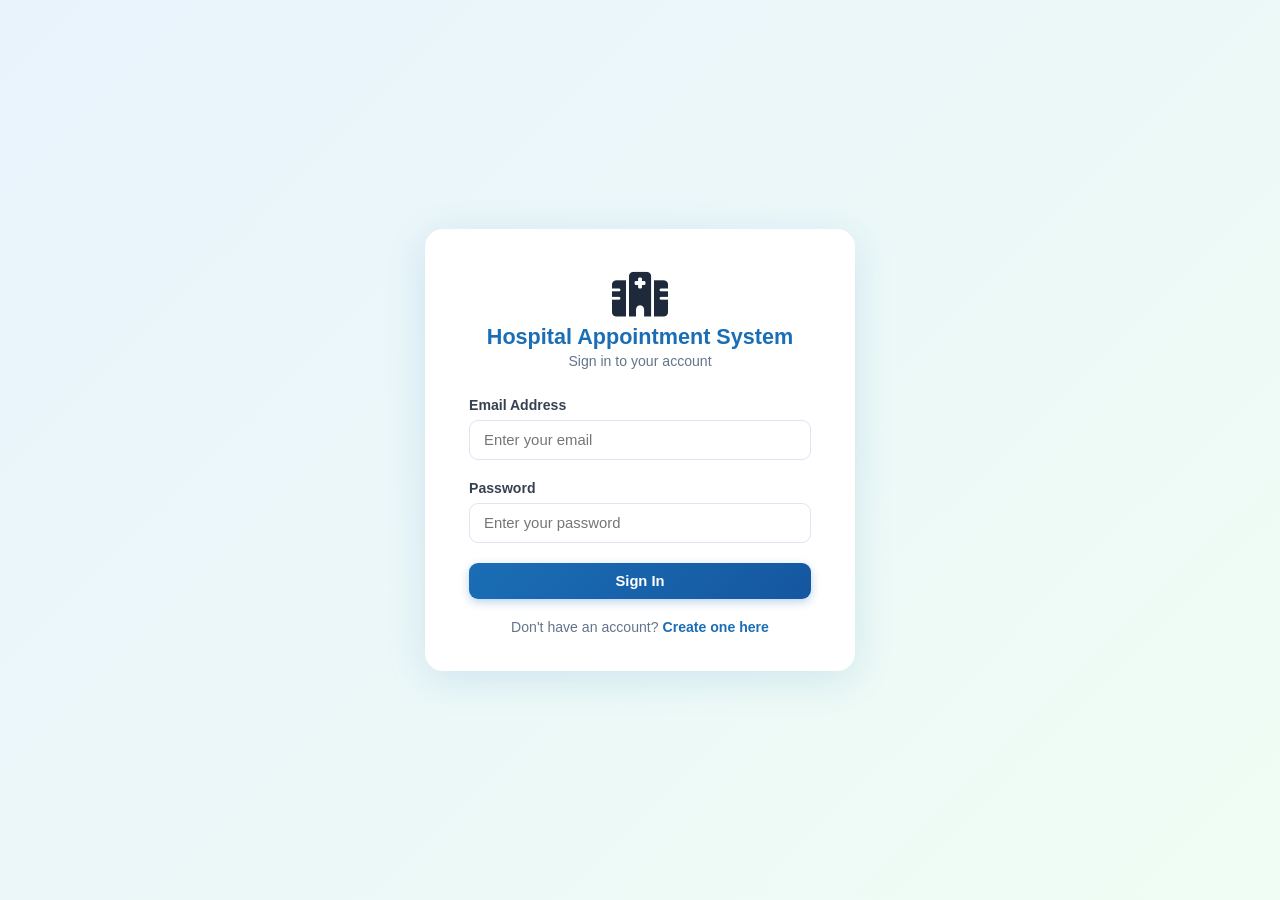
==== admin.html @ 87ae4a24 "first" ====
<!DOCTYPE html>
<html lang="en">
<head>
  <meta charset="UTF-8"/>
  <meta name="viewport" content="width=device-width, initial-scale=1.0"/>
  <title>Admin Panel — Hospital Appointment System</title>
  <link rel="stylesheet" href="css/style.css"/>
  <link rel="stylesheet" href="https://cdnjs.cloudflare.com/ajax/libs/font-awesome/6.5.0/css/all.min.css"/>
</head>
<body>

<nav class="navbar">
  <div class="logo">
    <i class="fa-solid fa-hospital cross-icon"></i>
    <span>Hospital <span>Admin</span></span>
  </div>
  <div class="nav-links">
    <a href="admin.html" class="active">Dashboard</a>
    <button class="btn-nav-logout" onclick="logout()">Logout</button>
  </div>
</nav>

<div class="page-header">
<h1>Admin Panel</h1>
<p>Manage all appointments, patients, and doctors from one place.</p>
</div>

<div class="container">
  <div class="section">

    <div class="stats-grid">
      <div class="stat-card">
       <div class="stat-icon blue"><i class="fa-solid fa-clipboard-list"></i></div>
        <div>
          <div class="stat-value" id="totalApptsStat">0</div>
          <div class="stat-label">Total Appointments</div>
        </div>
      </div>
      <div class="stat-card">
        <div class="stat-icon teal"><i class="fa-solid fa-circle-check"></i></div>
        <div>
          <div class="stat-value" id="confirmedStat">0</div>
          <div class="stat-label">Confirmed</div>
        </div>
      </div>
      <div class="stat-card">
        <div class="stat-icon red"><i class="fa-solid fa-circle-xmark"></i></div>
        <div>
          <div class="stat-value" id="cancelledStat">0</div>
          <div class="stat-label">Cancelled</div>
        </div>
      </div>
      <div class="stat-card">
        <div class="stat-icon yellow"><i class="fa-solid fa-users"></i></div>
        <div>
          <div class="stat-value" id="totalPatientsStat">0</div>
          <div class="stat-label">Registered Patients</div>
        </div>
      </div>
    </div>

    <div class="flex-between mb-2">
      <div>
        <div class="section-title">All Appointments</div>
        <div class="section-subtitle">View every appointment in the system</div>
      </div>
    </div>

    <div class="search-bar mb-2">
      <input type="text" id="adminSearch" placeholder="  Search by patient or doctor name..." oninput="filterAdminTable()"/>
    </div>

    <div class="table-wrap">
      <table>
        <thead>
          <tr>
            <th>Patient Name</th>
            <th>Doctor</th>
            <th>Specialty</th>
            <th>Date</th>
            <th>Time</th>
            <th>Status</th>
          </tr>
        </thead>
        <tbody id="adminTableBody">
        </tbody>
      </table>
    </div>

    <div class="section-title mt-3 mb-2">Doctors in the System</div>
    <div class="doctor-card"><div class="doctor-avatar"><i class="fa-solid fa-user-doctor"></i></div><div class="doctor-name">Dr. Sarah Ahmed</div><div class="doctor-specialty">Cardiologist</div><div class="doctor-info">Fee: Rs. 1500</div></div>
      <div class="doctor-card"><div class="doctor-avatar"><i class="fa-solid fa-user-doctor"></i></div><div class="doctor-name">Dr. Usman Ali</div><div class="doctor-specialty">Neurologist</div><div class="doctor-info">Fee: Rs. 2000</div></div>
      <div class="doctor-card"><div class="doctor-avatar"><i class="fa-solid fa-user-doctor"></i></div><div class="doctor-name">Dr. Ayesha Khan</div><div class="doctor-specialty">Dermatologist</div><div class="doctor-info">Fee: Rs. 1200</div></div>
      <div class="doctor-card"><div class="doctor-avatar"><i class="fa-solid fa-user-doctor"></i></div><div class="doctor-name">Dr. Bilal Raza</div><div class="doctor-specialty">Orthopedic</div><div class="doctor-info">Fee: Rs. 1800</div></div>
      <div class="doctor-card"><div class="doctor-avatar"><i class="fa-solid fa-user-doctor"></i></div><div class="doctor-name">Dr. Nadia Iqbal</div><div class="doctor-specialty">Pediatrician</div><div class="doctor-info">Fee: Rs. 1000</div></div>
      <div class="doctor-card"><div class="doctor-avatar"><i class="fa-solid fa-user-doctor"></i></div><div class="doctor-name">Dr. Kamran Sheikh</div><div class="doctor-specialty">General Physician</div><div class="doctor-info">Fee: Rs. 800</div></div>

  </div>
</div>

<footer class="footer">
  &copy; 2026 <span>Hospital Appointment System</span> — Built with HTML, CSS & JavaScript
</footer>

<script src="js/app.js"></script>
</body>
</html>
---- css/style.css ----
/* ============================================
   Hospital Appointment System - style.css
   Color Palette:
   Primary Blue  : #1a6eb5
   Light Blue    : #e8f3fc
   Accent Teal   : #0d9488
   White         : #ffffff
   Light Gray    : #f4f7fb
   Dark Text     : #1e293b
   Muted Text    : #64748b
   Border        : #dde5f0
   Error Red     : #dc2626
   Success Green : #16a34a
============================================ */

/* ---------- RESET & BASE ---------- */
* {
  margin: 0;
  padding: 0;
  box-sizing: border-box;
}

body {
  font-family: 'Segoe UI', Tahoma, Geneva, Verdana, sans-serif;
  background-color: #f4f7fb;
  color: #1e293b;
  min-height: 100vh;
}

a {
  text-decoration: none;
  color: inherit;
}

ul {
  list-style: none;
}

/* ---------- NAVBAR ---------- */
.navbar {
  background: linear-gradient(135deg, #1a6eb5, #1557a0);
  padding: 0 40px;
  display: flex;
  align-items: center;
  justify-content: space-between;
  height: 68px;
  box-shadow: 0 2px 12px rgba(26, 110, 181, 0.25);
  position: sticky;
  top: 0;
  z-index: 100;
}

.navbar .logo {
  display: flex;
  align-items: center;
  gap: 12px;
  color: #ffffff;
  font-size: 1.3rem;
  font-weight: 700;
  letter-spacing: 0.3px;
}

.navbar .logo span {
  color: #7dd3fc;
}

.navbar .logo .cross-icon {
  font-size: 1.6rem;
}

.nav-links {
  display: flex;
  align-items: center;
  gap: 6px;
}

.nav-links a {
  color: #cce4f8;
  padding: 8px 16px;
  border-radius: 8px;
  font-size: 0.93rem;
  font-weight: 500;
  transition: background 0.2s, color 0.2s;
}

.nav-links a:hover,
.nav-links a.active {
  background: rgba(255,255,255,0.15);
  color: #ffffff;
}

.btn-nav-logout {
  background: rgba(255,255,255,0.12);
  border: 1px solid rgba(255,255,255,0.3);
  color: #ffffff !important;
  padding: 7px 18px !important;
  border-radius: 8px;
  cursor: pointer;
  font-size: 0.9rem;
  font-weight: 600;
  transition: background 0.2s;
}

.btn-nav-logout:hover {
  background: rgba(255,255,255,0.25) !important;
}

/* ---------- HERO / PAGE HEADER ---------- */
.page-header {
  background: linear-gradient(135deg, #1a6eb5 0%, #0d9488 100%);
  color: #ffffff;
  text-align: center;
  padding: 60px 20px 50px;
}

.page-header h1 {
  font-size: 2.3rem;
  font-weight: 700;
  margin-bottom: 12px;
}

.page-header p {
  font-size: 1.05rem;
  opacity: 0.88;
  max-width: 580px;
  margin: 0 auto;
}

/* ---------- CONTAINER ---------- */
.container {
  max-width: 1100px;
  margin: 0 auto;
  padding: 0 24px;
}

/* ---------- SECTION ---------- */
.section {
  padding: 48px 0 32px;
}

.section-title {
  font-size: 1.5rem;
  font-weight: 700;
  color: #1a6eb5;
  margin-bottom: 6px;
}

.section-subtitle {
  color: #64748b;
  font-size: 0.95rem;
  margin-bottom: 32px;
}

/* ---------- CARDS ---------- */
.card {
  background: #ffffff;
  border-radius: 14px;
  box-shadow: 0 2px 16px rgba(26,110,181,0.08);
  padding: 28px 32px;
  border: 1px solid #dde5f0;
}

.card-grid {
  display: grid;
  grid-template-columns: repeat(auto-fill, minmax(270px, 1fr));
  gap: 22px;
}

/* Doctor Card */
.doctor-card {
  background: #ffffff;
  border-radius: 14px;
  box-shadow: 0 2px 16px rgba(26,110,181,0.08);
  border: 1px solid #dde5f0;
  padding: 26px 24px;
  text-align: center;
  transition: transform 0.22s, box-shadow 0.22s;
}

.doctor-card:hover {
  transform: translateY(-5px);
  box-shadow: 0 8px 28px rgba(26,110,181,0.16);
}

.doctor-avatar {
  width: 80px;
  height: 80px;
  border-radius: 50%;
  background: linear-gradient(135deg, #e8f3fc, #bfdbf7);
  display: flex;
  align-items: center;
  justify-content: center;
  font-size: 2rem;
  margin: 0 auto 16px;
  border: 3px solid #1a6eb5;
}

.doctor-name {
  font-size: 1.1rem;
  font-weight: 700;
  color: #1e293b;
  margin-bottom: 5px;
}

.doctor-specialty {
  font-size: 0.88rem;
  color: #0d9488;
  font-weight: 600;
  background: #e6f7f5;
  display: inline-block;
  padding: 3px 12px;
  border-radius: 20px;
  margin-bottom: 12px;
}

.doctor-info {
  font-size: 0.85rem;
  color: #64748b;
  margin-bottom: 18px;
  line-height: 1.6;
}

/* Appointment Card */
.appointment-card {
  background: #ffffff;
  border-radius: 12px;
  border: 1px solid #dde5f0;
  padding: 20px 24px;
  display: flex;
  align-items: center;
  justify-content: space-between;
  gap: 16px;
  margin-bottom: 14px;
  box-shadow: 0 1px 8px rgba(26,110,181,0.06);
  transition: box-shadow 0.2s;
}

.appointment-card:hover {
  box-shadow: 0 4px 18px rgba(26,110,181,0.12);
}

.appt-left {
  display: flex;
  align-items: center;
  gap: 16px;
}

.appt-icon {
  width: 50px;
  height: 50px;
  border-radius: 12px;
  background: #e8f3fc;
  display: flex;
  align-items: center;
  justify-content: center;
  font-size: 1.4rem;
  flex-shrink: 0;
}

.appt-doctor {
  font-weight: 700;
  font-size: 1rem;
  color: #1e293b;
  margin-bottom: 3px;
}

.appt-detail {
  font-size: 0.85rem;
  color: #64748b;
}

.appt-actions {
  display: flex;
  gap: 8px;
  flex-shrink: 0;
}

/* ---------- STATUS BADGES ---------- */
.badge {
  display: inline-block;
  padding: 4px 12px;
  border-radius: 20px;
  font-size: 0.78rem;
  font-weight: 600;
}

.badge-confirmed {
  background: #dcfce7;
  color: #16a34a;
}

.badge-pending {
  background: #fef9c3;
  color: #ca8a04;
}

.badge-cancelled {
  background: #fee2e2;
  color: #dc2626;
}

/* ---------- BUTTONS ---------- */
.btn {
  display: inline-block;
  padding: 10px 22px;
  border-radius: 9px;
  font-size: 0.92rem;
  font-weight: 600;
  cursor: pointer;
  border: none;
  transition: all 0.2s;
  font-family: inherit;
}

.btn-primary {
  background: linear-gradient(135deg, #1a6eb5, #1557a0);
  color: #ffffff;
  box-shadow: 0 3px 10px rgba(26,110,181,0.3);
}

.btn-primary:hover {
  background: linear-gradient(135deg, #1557a0, #0f4a8c);
  box-shadow: 0 5px 15px rgba(26,110,181,0.4);
  transform: translateY(-1px);
}

.btn-secondary {
  background: #e8f3fc;
  color: #1a6eb5;
  border: 1px solid #bfdbf7;
}

.btn-secondary:hover {
  background: #cce4f8;
}

.btn-danger {
  background: #fee2e2;
  color: #dc2626;
  border: 1px solid #fca5a5;
}

.btn-danger:hover {
  background: #fecaca;
}

.btn-success {
  background: linear-gradient(135deg, #0d9488, #0a7d73);
  color: #ffffff;
  box-shadow: 0 3px 10px rgba(13,148,136,0.28);
}

.btn-success:hover {
  background: linear-gradient(135deg, #0a7d73, #086b62);
  transform: translateY(-1px);
}

.btn-sm {
  padding: 6px 14px;
  font-size: 0.83rem;
}

.btn-block {
  display: block;
  width: 100%;
  text-align: center;
}

/* ---------- FORMS ---------- */
.form-group {
  margin-bottom: 20px;
}

.form-group label {
  display: block;
  font-size: 0.88rem;
  font-weight: 600;
  color: #374151;
  margin-bottom: 7px;
}

.form-group input,
.form-group select,
.form-group textarea {
  width: 100%;
  padding: 11px 14px;
  border: 1.5px solid #dde5f0;
  border-radius: 9px;
  font-size: 0.93rem;
  font-family: inherit;
  color: #1e293b;
  background: #ffffff;
  transition: border-color 0.2s, box-shadow 0.2s;
  outline: none;
}

.form-group input:focus,
.form-group select:focus,
.form-group textarea:focus {
  border-color: #1a6eb5;
  box-shadow: 0 0 0 3px rgba(26,110,181,0.12);
}

.form-group input.error,
.form-group select.error {
  border-color: #dc2626;
  box-shadow: 0 0 0 3px rgba(220,38,38,0.1);
}

.error-msg {
  color: #dc2626;
  font-size: 0.8rem;
  margin-top: 5px;
  display: none;
}

.error-msg.show {
  display: block;
}

.form-row {
  display: grid;
  grid-template-columns: 1fr 1fr;
  gap: 16px;
}

/* ---------- AUTH PAGES (Login / Register) ---------- */
.auth-wrapper {
  min-height: 100vh;
  display: flex;
  align-items: center;
  justify-content: center;
  background: linear-gradient(135deg, #e8f3fc 0%, #f0fdf4 100%);
  padding: 30px 16px;
}

.auth-box {
  background: #ffffff;
  border-radius: 18px;
  box-shadow: 0 8px 40px rgba(26,110,181,0.14);
  padding: 44px 44px 36px;
  width: 100%;
  max-width: 430px;
}

.auth-logo {
  text-align: center;
  margin-bottom: 28px;
}

.auth-logo .cross {
  font-size: 2.8rem;
  display: block;
}

.auth-logo h2 {
  font-size: 1.35rem;
  font-weight: 700;
  color: #1a6eb5;
  margin-top: 6px;
}

.auth-logo p {
  color: #64748b;
  font-size: 0.88rem;
  margin-top: 3px;
}

.auth-switch {
  text-align: center;
  margin-top: 20px;
  font-size: 0.88rem;
  color: #64748b;
}

.auth-switch a {
  color: #1a6eb5;
  font-weight: 600;
}

.auth-switch a:hover {
  text-decoration: underline;
}

.role-selector {
  display: flex;
  gap: 10px;
  margin-bottom: 22px;
}

.role-btn {
  flex: 1;
  padding: 9px;
  border: 2px solid #dde5f0;
  border-radius: 9px;
  text-align: center;
  font-size: 0.85rem;
  font-weight: 600;
  cursor: pointer;
  background: #f4f7fb;
  color: #64748b;
  transition: all 0.18s;
}

.role-btn.selected {
  border-color: #1a6eb5;
  background: #e8f3fc;
  color: #1a6eb5;
}

/* ---------- DASHBOARD STATS ---------- */
.stats-grid {
  display: grid;
  grid-template-columns: repeat(auto-fill, minmax(200px, 1fr));
  gap: 18px;
  margin-bottom: 36px;
}

.stat-card {
  background: #ffffff;
  border-radius: 14px;
  padding: 22px 24px;
  border: 1px solid #dde5f0;
  box-shadow: 0 2px 10px rgba(26,110,181,0.07);
  display: flex;
  align-items: center;
  gap: 16px;
}

.stat-icon {
  width: 52px;
  height: 52px;
  border-radius: 12px;
  display: flex;
  align-items: center;
  justify-content: center;
  font-size: 1.5rem;
  flex-shrink: 0;
}

.stat-icon.blue  { background: #e8f3fc; }
.stat-icon.teal  { background: #e6f7f5; }
.stat-icon.yellow{ background: #fef9c3; }
.stat-icon.red   { background: #fee2e2; }

.stat-value {
  font-size: 1.9rem;
  font-weight: 800;
  color: #1e293b;
  line-height: 1;
  margin-bottom: 3px;
}

.stat-label {
  font-size: 0.82rem;
  color: #64748b;
  font-weight: 500;
}

/* ---------- TABLE ---------- */
.table-wrap {
  background: #ffffff;
  border-radius: 14px;
  border: 1px solid #dde5f0;
  box-shadow: 0 2px 10px rgba(26,110,181,0.07);
  overflow: hidden;
}

table {
  width: 100%;
  border-collapse: collapse;
}

thead {
  background: linear-gradient(135deg, #1a6eb5, #1557a0);
  color: #ffffff;
}

thead th {
  padding: 14px 18px;
  text-align: left;
  font-size: 0.85rem;
  font-weight: 600;
  letter-spacing: 0.4px;
}

tbody tr {
  border-bottom: 1px solid #f0f4f8;
  transition: background 0.15s;
}

tbody tr:last-child {
  border-bottom: none;
}

tbody tr:hover {
  background: #f8fbff;
}

tbody td {
  padding: 14px 18px;
  font-size: 0.9rem;
  color: #374151;
}

/* ---------- SEARCH BAR ---------- */
.search-bar {
  display: flex;
  gap: 10px;
  margin-bottom: 28px;
  align-items: center;
}

.search-bar input {
  flex: 1;
  padding: 11px 16px;
  border: 1.5px solid #dde5f0;
  border-radius: 9px;
  font-size: 0.93rem;
  font-family: inherit;
  outline: none;
  transition: border-color 0.2s, box-shadow 0.2s;
}

.search-bar input:focus {
  border-color: #1a6eb5;
  box-shadow: 0 0 0 3px rgba(26,110,181,0.1);
}

.search-bar select {
  padding: 11px 14px;
  border: 1.5px solid #dde5f0;
  border-radius: 9px;
  font-size: 0.9rem;
  font-family: inherit;
  outline: none;
  background: #ffffff;
  color: #374151;
  cursor: pointer;
  transition: border-color 0.2s;
}

.search-bar select:focus {
  border-color: #1a6eb5;
}

/* ---------- ALERT / NOTIFICATION ---------- */
.alert {
  padding: 13px 18px;
  border-radius: 9px;
  font-size: 0.9rem;
  font-weight: 500;
  margin-bottom: 18px;
  display: flex;
  align-items: center;
  gap: 10px;
}

.alert-success {
  background: #dcfce7;
  color: #15803d;
  border: 1px solid #bbf7d0;
}

.alert-error {
  background: #fee2e2;
  color: #dc2626;
  border: 1px solid #fca5a5;
}

.alert-info {
  background: #e8f3fc;
  color: #1a6eb5;
  border: 1px solid #bfdbf7;
}

/* ---------- MODAL ---------- */
.modal-overlay {
  display: none;
  position: fixed;
  inset: 0;
  background: rgba(15,30,60,0.45);
  z-index: 200;
  align-items: center;
  justify-content: center;
}

.modal-overlay.active {
  display: flex;
}

.modal {
  background: #ffffff;
  border-radius: 16px;
  padding: 34px 36px;
  width: 100%;
  max-width: 460px;
  box-shadow: 0 12px 50px rgba(15,30,60,0.22);
  position: relative;
}

.modal-close {
  position: absolute;
  top: 14px;
  right: 18px;
  font-size: 1.4rem;
  cursor: pointer;
  color: #64748b;
  background: none;
  border: none;
  line-height: 1;
  transition: color 0.15s;
}

.modal-close:hover {
  color: #dc2626;
}

.modal h3 {
  font-size: 1.2rem;
  font-weight: 700;
  color: #1e293b;
  margin-bottom: 22px;
}

/* ---------- EMPTY STATE ---------- */
.empty-state {
  text-align: center;
  padding: 60px 20px;
  color: #94a3b8;
}

.empty-state .icon {
  font-size: 3.5rem;
  margin-bottom: 14px;
  display: block;
}

.empty-state p {
  font-size: 1rem;
  margin-bottom: 20px;
}

/* ---------- FOOTER ---------- */
.footer {
  background: #1e293b;
  color: #94a3b8;
  text-align: center;
  padding: 22px;
  font-size: 0.85rem;
  margin-top: 48px;
}

.footer span {
  color: #7dd3fc;
  font-weight: 600;
}

/* ---------- UTILITY ---------- */
.text-center { text-align: center; }
.text-muted  { color: #64748b; }
.mt-1  { margin-top: 8px;  }
.mt-2  { margin-top: 16px; }
.mt-3  { margin-top: 24px; }
.mb-2  { margin-bottom: 16px; }
.mb-3  { margin-bottom: 24px; }
.flex  { display: flex; }
.flex-between { display: flex; justify-content: space-between; align-items: center; }
.gap-2 { gap: 12px; }
.hidden { display: none !important; }

/* ---------- RESPONSIVE ---------- */
@media (max-width: 768px) {
  .navbar { padding: 0 18px; }
  .nav-links { gap: 3px; }
  .nav-links a { padding: 6px 10px; font-size: 0.82rem; }
  .page-header h1 { font-size: 1.7rem; }
  .form-row { grid-template-columns: 1fr; }
  .stats-grid { grid-template-columns: 1fr 1fr; }
  .auth-box { padding: 30px 22px; }
  .appointment-card { flex-direction: column; align-items: flex-start; }
  thead { display: none; }
  tbody tr { display: block; border: 1px solid #dde5f0; border-radius: 10px; margin-bottom: 12px; }
  tbody td { display: flex; justify-content: space-between; padding: 10px 14px; }
  tbody td::before { content: attr(data-label); font-weight: 600; color: #1a6eb5; }
}
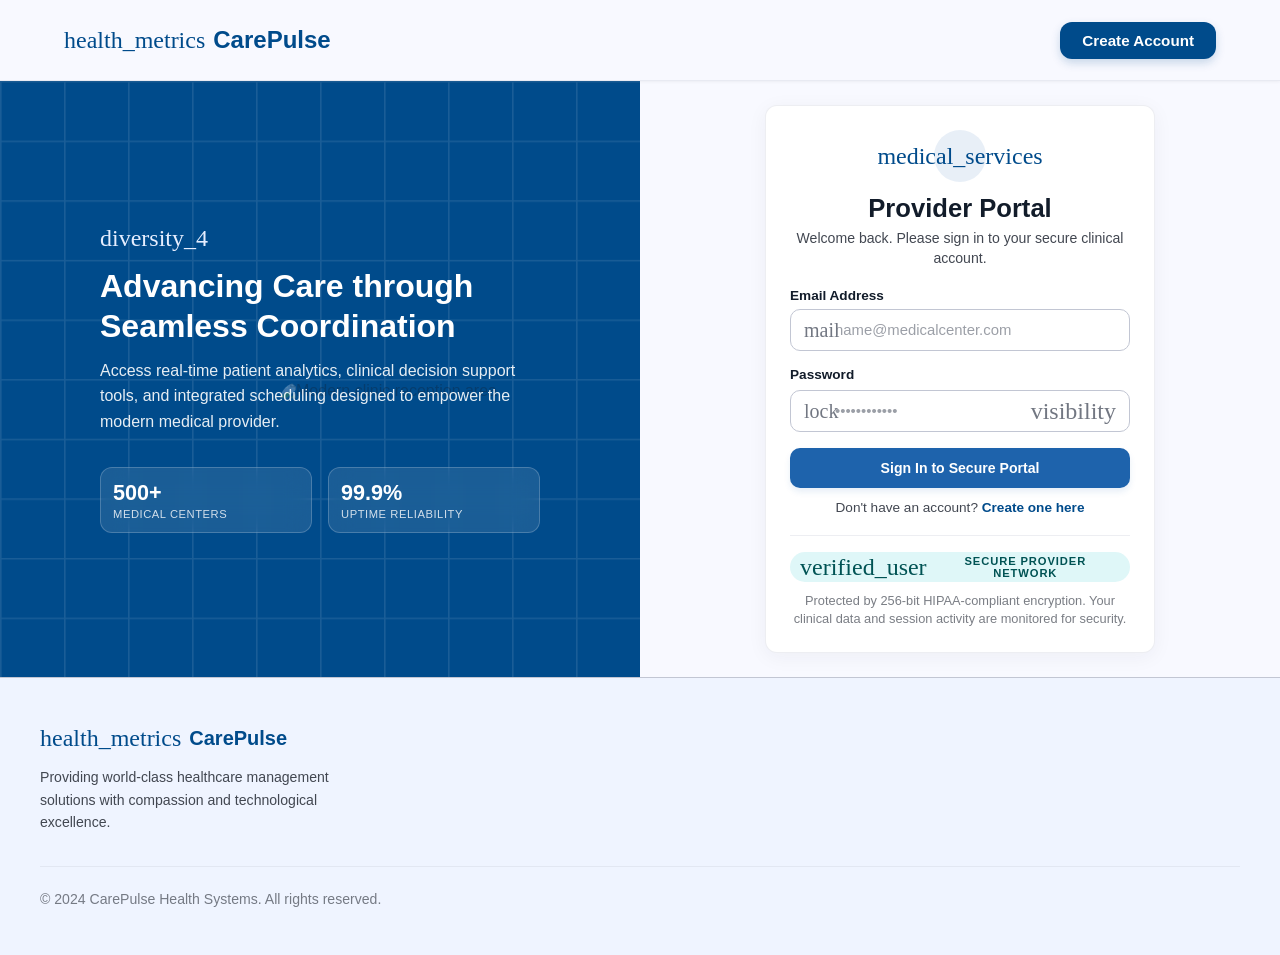
==== commit 2f99c0ec: "Initial commit" ====
--- a/admin.html
+++ b/admin.html
@@ -4,21 +4,32 @@
   <meta charset="UTF-8"/>
   <meta name="viewport" content="width=device-width, initial-scale=1.0"/>
   <title>Admin Panel — Hospital Appointment System</title>
+  <!-- Fonts and Icons -->
+  <link href="https://fonts.googleapis.com/css2?family=Inter:wght@400;500;600;700;800&amp;display=swap" rel="stylesheet"/>
+  <link href="https://fonts.googleapis.com/css2?family=Material+Symbols+Outlined:wght,FILL@100..700,0..1&amp;display=swap" rel="stylesheet"/>
+  
   <link rel="stylesheet" href="css/style.css"/>
   <link rel="stylesheet" href="https://cdnjs.cloudflare.com/ajax/libs/font-awesome/6.5.0/css/all.min.css"/>
 </head>
-<body>
+<body style="background-color: var(--lp-bg); color: var(--lp-text); font-family: 'Inter', sans-serif;" onload="initAdminPage()">
 
-<nav class="navbar">
-  <div class="logo">
-    <i class="fa-solid fa-hospital cross-icon"></i>
-    <span>Hospital <span>Admin</span></span>
-  </div>
-  <div class="nav-links">
-    <a href="admin.html" class="active">Dashboard</a>
-    <button class="btn-nav-logout" onclick="logout()">Logout</button>
-  </div>
-</nav>
+  <!-- Top Navigation Bar -->
+  <header class="lp-header">
+    <nav class="lp-nav">
+      <div class="lp-logo" onclick="window.location.href='index.html'" style="cursor: pointer;">
+        <span class="material-symbols-outlined" style="font-variation-settings: 'FILL' 1;">health_metrics</span>
+        <span>CarePulse</span>
+      </div>
+      
+      <div class="lp-nav-links">
+        <a class="active" href="admin.html">Admin Dashboard</a>
+      </div>
+      
+      <div class="lp-nav-actions">
+        <button class="lp-btn-login" onclick="logout()">Logout</button>
+      </div>
+    </nav>
+  </header>
 
 <div class="page-header">
 <h1>Admin Panel</h1>
@@ -80,6 +91,7 @@
             <th>Date</th>
             <th>Time</th>
             <th>Status</th>
+            <th>Action</th>
           </tr>
         </thead>
         <tbody id="adminTableBody">
@@ -87,20 +99,89 @@
       </table>
     </div>
 
-    <div class="section-title mt-3 mb-2">Doctors in the System</div>
-    <div class="doctor-card"><div class="doctor-avatar"><i class="fa-solid fa-user-doctor"></i></div><div class="doctor-name">Dr. Sarah Ahmed</div><div class="doctor-specialty">Cardiologist</div><div class="doctor-info">Fee: Rs. 1500</div></div>
-      <div class="doctor-card"><div class="doctor-avatar"><i class="fa-solid fa-user-doctor"></i></div><div class="doctor-name">Dr. Usman Ali</div><div class="doctor-specialty">Neurologist</div><div class="doctor-info">Fee: Rs. 2000</div></div>
-      <div class="doctor-card"><div class="doctor-avatar"><i class="fa-solid fa-user-doctor"></i></div><div class="doctor-name">Dr. Ayesha Khan</div><div class="doctor-specialty">Dermatologist</div><div class="doctor-info">Fee: Rs. 1200</div></div>
-      <div class="doctor-card"><div class="doctor-avatar"><i class="fa-solid fa-user-doctor"></i></div><div class="doctor-name">Dr. Bilal Raza</div><div class="doctor-specialty">Orthopedic</div><div class="doctor-info">Fee: Rs. 1800</div></div>
-      <div class="doctor-card"><div class="doctor-avatar"><i class="fa-solid fa-user-doctor"></i></div><div class="doctor-name">Dr. Nadia Iqbal</div><div class="doctor-specialty">Pediatrician</div><div class="doctor-info">Fee: Rs. 1000</div></div>
-      <div class="doctor-card"><div class="doctor-avatar"><i class="fa-solid fa-user-doctor"></i></div><div class="doctor-name">Dr. Kamran Sheikh</div><div class="doctor-specialty">General Physician</div><div class="doctor-info">Fee: Rs. 800</div></div>
+    <div class="flex-between mt-3 mb-2">
+      <div class="section-title">Doctors in the System</div>
+      <button class="btn btn-primary btn-sm" onclick="openAddDoctorModal()">+ Add Doctor</button>
+    </div>
+    <div class="card-grid" id="adminDoctorsGrid"></div>
+
+    <div class="section-title mt-4 mb-2">Registered Patients (Students)</div>
+    <div class="table-wrap">
+      <table>
+        <thead>
+          <tr>
+            <th>Name</th>
+            <th>Email</th>
+            <th>Phone</th>
+          </tr>
+        </thead>
+        <tbody id="patientsTableBody">
+        </tbody>
+      </table>
+    </div>
+
+    <div class="modal-overlay" id="doctorModal">
+      <div class="modal">
+        <button class="modal-close" onclick="closeDoctorModal()">✕</button>
+        <h3 id="doctorModalTitle">Add New Doctor</h3>
+        <div id="doctorModalAlert" class="alert hidden"></div>
+        <input type="hidden" id="editDoctorId"/>
+        
+        <div class="form-group">
+          <label for="docName">Doctor Name</label>
+          <input type="text" id="docName" placeholder="Dr. John Doe"/>
+        </div>
+        
+        <div class="form-group">
+          <label for="docSpecialty">Specialty</label>
+          <select id="docSpecialty">
+            <option value="Cardiologist">Cardiologist</option>
+            <option value="Neurologist">Neurologist</option>
+            <option value="Dermatologist">Dermatologist</option>
+            <option value="Orthopedic">Orthopedic</option>
+            <option value="Pediatrician">Pediatrician</option>
+            <option value="General Physician">General Physician</option>
+          </select>
+        </div>
+        
+        <div class="form-group">
+          <label for="docFee">Consultation Fee (Rs.)</label>
+          <input type="number" id="docFee" placeholder="1500"/>
+        </div>
+        
+        <div class="form-group">
+          <label for="docBio">Short Bio / Description</label>
+          <input type="text" id="docBio" placeholder="e.g. 10 years experience..."/>
+        </div>
+        
+        <div class="form-group">
+          <label for="docSlots">Available Slots (Comma-separated)</label>
+          <input type="text" id="docSlots" placeholder="09:00 AM, 10:00 AM, 11:30 AM, 02:00 PM"/>
+        </div>
+        
+        <button class="btn btn-success btn-block" onclick="saveDoctor()">Save Doctor ✅</button>
+      </div>
+    </div>
 
   </div>
 </div>
 
-<footer class="footer">
-  &copy; 2026 <span>Hospital Appointment System</span> — Built with HTML, CSS & JavaScript
-</footer>
+  <!-- Footer -->
+  <footer class="lp-footer">
+    <div class="lp-footer-grid" style="grid-template-columns: 1fr;">
+      <div class="lp-footer-brand">
+        <div class="lp-footer-brand-title">
+          <span class="material-symbols-outlined" style="font-variation-settings: 'FILL' 1;">health_metrics</span>
+          <span>CarePulse</span>
+        </div>
+        <p class="lp-footer-brand-desc">Providing world-class healthcare management solutions with compassion and technological excellence.</p>
+      </div>
+    </div>
+    
+    <div class="lp-footer-bottom">
+      <p>© 2024 CarePulse Health Systems. All rights reserved.</p>
+    </div>
+  </footer>
 
 <script src="js/app.js"></script>
 </body>
--- a/css/style.css
+++ b/css/style.css
@@ -107,7 +107,7 @@
 
 /* ---------- HERO / PAGE HEADER ---------- */
 .page-header {
-  background: linear-gradient(135deg, #1a6eb5 0%, #0d9488 100%);
+  background: linear-gradient(135deg, var(--lp-primary) 0%, var(--lp-tertiary) 100%);
   color: #ffffff;
   text-align: center;
   padding: 60px 20px 50px;
@@ -141,7 +141,7 @@
 .section-title {
   font-size: 1.5rem;
   font-weight: 700;
-  color: #1a6eb5;
+  color: var(--lp-primary);
   margin-bottom: 6px;
 }
 
@@ -299,6 +299,11 @@
   color: #dc2626;
 }
 
+.badge-checked {
+  background: #e0e7ff;
+  color: #4338ca;
+}
+
 /* ---------- BUTTONS ---------- */
 .btn {
   display: inline-block;
@@ -313,25 +318,25 @@
 }
 
 .btn-primary {
-  background: linear-gradient(135deg, #1a6eb5, #1557a0);
+  background: linear-gradient(135deg, var(--lp-primary), var(--lp-secondary));
   color: #ffffff;
-  box-shadow: 0 3px 10px rgba(26,110,181,0.3);
+  box-shadow: 0 3px 10px rgba(0, 75, 139, 0.2);
 }
 
 .btn-primary:hover {
-  background: linear-gradient(135deg, #1557a0, #0f4a8c);
-  box-shadow: 0 5px 15px rgba(26,110,181,0.4);
+  background: linear-gradient(135deg, var(--lp-secondary), var(--lp-primary));
+  box-shadow: 0 5px 15px rgba(0, 75, 139, 0.3);
   transform: translateY(-1px);
 }
 
 .btn-secondary {
-  background: #e8f3fc;
-  color: #1a6eb5;
-  border: 1px solid #bfdbf7;
+  background: var(--lp-surface-container);
+  color: var(--lp-primary);
+  border: 1px solid var(--lp-outline-variant);
 }
 
 .btn-secondary:hover {
-  background: #cce4f8;
+  background: rgba(0, 75, 139, 0.15);
 }
 
 .btn-danger {
@@ -345,13 +350,13 @@
 }
 
 .btn-success {
-  background: linear-gradient(135deg, #0d9488, #0a7d73);
+  background: linear-gradient(135deg, var(--lp-tertiary), #086b62);
   color: #ffffff;
-  box-shadow: 0 3px 10px rgba(13,148,136,0.28);
+  box-shadow: 0 3px 10px rgba(0, 83, 84, 0.25);
 }
 
 .btn-success:hover {
-  background: linear-gradient(135deg, #0a7d73, #086b62);
+  background: linear-gradient(135deg, #086b62, var(--lp-tertiary));
   transform: translateY(-1px);
 }
 
@@ -572,7 +577,7 @@
 }
 
 thead {
-  background: linear-gradient(135deg, #1a6eb5, #1557a0);
+  background: linear-gradient(135deg, var(--lp-primary), var(--lp-secondary));
   color: #ffffff;
 }
 
@@ -784,3 +789,1154 @@
   tbody td { display: flex; justify-content: space-between; padding: 10px 14px; }
   tbody td::before { content: attr(data-label); font-weight: 600; color: #1a6eb5; }
 }
+
+/* ---------- LANDING PAGE STYLES ---------- */
+
+/* Landing Layout & Variables */
+:root {
+  --lp-primary: #004b8b;
+  --lp-secondary: #0062a1;
+  --lp-tertiary: #005354;
+  --lp-bg: #f8f9ff;
+  --lp-surface: #f8f9ff;
+  --lp-surface-low: #eff4ff;
+  --lp-text: #121c2a;
+  --lp-text-muted: #424751;
+  --lp-border: #c2c6d3;
+  
+  --lp-surface-bright: #f8f9ff;
+  --lp-surface-container-lowest: #ffffff;
+  --lp-surface-container: #e6eeff;
+  --lp-outline-variant: #c2c6d3;
+  --lp-outline: #727782;
+  --lp-on-surface: #121c2a;
+  --lp-on-surface-variant: #424751;
+  --lp-primary-container: #1e63ac;
+  --lp-tertiary-fixed-dim: #62d8da;
+  --lp-error: #ba1a1a;
+  --lp-error-container: #ffdad6;
+  --lp-on-error-container: #93000a;
+}
+
+/* Header & Navigation */
+.lp-header {
+  position: sticky;
+  top: 0;
+  width: 100%;
+  z-index: 50;
+  background: rgba(248, 249, 255, 0.9);
+  backdrop-filter: blur(8px);
+  box-shadow: 0 1px 3px rgba(0,0,0,0.05);
+  border-bottom: 1px solid rgba(194, 198, 211, 0.3);
+}
+.lp-nav {
+  display: flex;
+  justify-content: space-between;
+  align-items: center;
+  height: 80px;
+  max-width: 1200px;
+  margin: 0 auto;
+  padding: 0 24px;
+}
+.lp-logo {
+  display: flex;
+  align-items: center;
+  gap: 8px;
+  font-size: 1.5rem;
+  font-weight: 700;
+  color: var(--lp-primary);
+}
+.lp-nav-links {
+  display: none;
+}
+@media (min-width: 768px) {
+  .lp-nav-links {
+    display: flex;
+    align-items: center;
+    gap: 32px;
+  }
+}
+.lp-nav-links a {
+  font-size: 0.95rem;
+  font-weight: 600;
+  color: var(--lp-text-muted);
+  transition: color 0.2s;
+}
+.lp-nav-links a:hover, .lp-nav-links a.active {
+  color: var(--lp-primary);
+}
+.lp-nav-links a.active {
+  border-bottom: 2px solid var(--lp-primary);
+  padding-bottom: 4px;
+}
+.lp-nav-actions {
+  display: flex;
+  align-items: center;
+  gap: 16px;
+}
+.lp-btn-login {
+  background: none;
+  border: none;
+  font-size: 0.95rem;
+  font-weight: 600;
+  color: var(--lp-text-muted);
+  cursor: pointer;
+  transition: color 0.2s;
+}
+.lp-btn-login:hover {
+  color: var(--lp-primary);
+}
+.lp-btn-appointment {
+  background: var(--lp-primary);
+  color: #ffffff;
+  padding: 10px 22px;
+  border-radius: 12px;
+  font-size: 0.95rem;
+  font-weight: 600;
+  border: none;
+  cursor: pointer;
+  box-shadow: 0 4px 10px rgba(0, 75, 139, 0.2);
+  transition: opacity 0.2s;
+}
+.lp-btn-appointment:hover {
+  opacity: 0.9;
+}
+
+/* Hero Section */
+.lp-hero {
+  padding: 64px 24px;
+  max-width: 1200px;
+  margin: 0 auto;
+  display: grid;
+  grid-template-columns: 1fr;
+  gap: 48px;
+  align-items: center;
+}
+@media (min-width: 1024px) {
+  .lp-hero {
+    grid-template-columns: 1fr 1fr;
+  }
+}
+.lp-hero-content {
+  display: flex;
+  flex-direction: column;
+  gap: 24px;
+}
+.lp-badge {
+  display: inline-flex;
+  align-items: center;
+  gap: 8px;
+  background: rgba(0, 75, 139, 0.08);
+  padding: 6px 16px;
+  border-radius: 9999px;
+  align-self: flex-start;
+}
+.lp-badge span {
+  font-size: 0.8rem;
+  font-weight: 600;
+  color: var(--lp-primary);
+  text-transform: uppercase;
+  letter-spacing: 0.05em;
+}
+.lp-hero-title {
+  font-size: 2.5rem;
+  font-weight: 800;
+  line-height: 1.15;
+  color: var(--lp-text);
+}
+@media (min-width: 768px) {
+  .lp-hero-title {
+    font-size: 3.2rem;
+  }
+}
+.lp-hero-title span {
+  color: var(--lp-primary);
+}
+.lp-hero-desc {
+  font-size: 1.15rem;
+  color: var(--lp-text-muted);
+  line-height: 1.6;
+}
+.lp-hero-actions {
+  display: flex;
+  flex-wrap: wrap;
+  gap: 16px;
+}
+.lp-btn-hero-primary {
+  background: var(--lp-primary);
+  color: #ffffff;
+  padding: 14px 28px;
+  border-radius: 12px;
+  font-size: 1rem;
+  font-weight: 600;
+  border: none;
+  cursor: pointer;
+  display: flex;
+  align-items: center;
+  gap: 8px;
+  box-shadow: 0 4px 14px rgba(0, 75, 139, 0.3);
+  transition: transform 0.2s, box-shadow 0.2s;
+}
+.lp-btn-hero-primary:hover {
+  transform: translateY(-2px);
+  box-shadow: 0 6px 20px rgba(0, 75, 139, 0.4);
+}
+.lp-btn-hero-secondary {
+  background: none;
+  border: 2px solid var(--lp-primary);
+  color: var(--lp-primary);
+  padding: 12px 28px;
+  border-radius: 12px;
+  font-size: 1rem;
+  font-weight: 600;
+  cursor: pointer;
+  transition: background-color 0.2s;
+}
+.lp-btn-hero-secondary:hover {
+  background: rgba(0, 75, 139, 0.05);
+}
+.lp-hero-image-wrap {
+  position: relative;
+}
+.lp-hero-image-card {
+  background: rgba(255, 255, 255, 0.7);
+  backdrop-filter: blur(12px);
+  border: 1px solid rgba(255, 255, 255, 0.3);
+  padding: 12px;
+  border-radius: 24px;
+  box-shadow: 0 20px 40px rgba(0, 0, 0, 0.1);
+}
+.lp-hero-image-card img {
+  border-radius: 20px;
+  width: 100%;
+  display: block;
+}
+
+/* Stats Section */
+.lp-stats {
+  background: var(--lp-primary);
+  padding: 32px 24px;
+}
+.lp-stats-grid {
+  max-width: 1200px;
+  margin: 0 auto;
+  display: grid;
+  grid-template-columns: 1fr 1fr;
+  gap: 24px;
+  text-align: center;
+}
+@media (min-width: 768px) {
+  .lp-stats-grid {
+    grid-template-columns: repeat(4, 1fr);
+  }
+}
+.lp-stat-val {
+  font-size: 2.2rem;
+  font-weight: 700;
+  color: #ffffff;
+}
+.lp-stat-label {
+  font-size: 0.9rem;
+  font-weight: 600;
+  color: rgba(255, 255, 255, 0.8);
+  margin-top: 4px;
+}
+
+/* How It Works Section */
+.lp-how-it-works {
+  background: var(--lp-surface-low);
+  padding: 64px 24px;
+}
+.lp-section-header {
+  text-align: center;
+  margin-bottom: 48px;
+}
+.lp-section-title {
+  font-size: 1.8rem;
+  font-weight: 700;
+  color: var(--lp-text);
+  margin-bottom: 8px;
+}
+.lp-section-subtitle {
+  font-size: 1rem;
+  color: var(--lp-text-muted);
+}
+.lp-steps-grid {
+  max-width: 1200px;
+  margin: 0 auto;
+  display: grid;
+  grid-template-columns: 1fr;
+  gap: 32px;
+}
+@media (min-width: 768px) {
+  .lp-steps-grid {
+    grid-template-columns: repeat(4, 1fr);
+  }
+}
+.lp-step {
+  display: flex;
+  flex-direction: column;
+  align-items: center;
+  text-align: center;
+  gap: 16px;
+}
+.lp-step-num {
+  width: 64px;
+  height: 64px;
+  border-radius: 50%;
+  background: var(--lp-primary);
+  color: #ffffff;
+  display: flex;
+  align-items: center;
+  justify-content: center;
+  font-size: 1.25rem;
+  font-weight: 700;
+}
+.lp-step-title {
+  font-size: 1.15rem;
+  font-weight: 700;
+  color: var(--lp-text);
+}
+.lp-step-desc {
+  font-size: 0.88rem;
+  color: var(--lp-text-muted);
+  line-height: 1.5;
+  padding: 0 16px;
+}
+
+/* Platform Previews */
+.lp-previews {
+  padding: 64px 24px;
+  max-width: 1200px;
+  margin: 0 auto;
+  display: flex;
+  flex-direction: column;
+  gap: 64px;
+}
+.lp-previews-header {
+  display: flex;
+  flex-direction: column;
+  justify-content: space-between;
+  align-items: flex-start;
+  gap: 16px;
+}
+@media (min-width: 768px) {
+  .lp-previews-header {
+    flex-direction: row;
+    align-items: flex-end;
+  }
+}
+.lp-previews-title-wrap span {
+  color: var(--lp-tertiary);
+  font-weight: 700;
+  font-size: 0.9rem;
+  text-transform: uppercase;
+  letter-spacing: 0.1em;
+}
+.lp-previews-desc {
+  max-width: 450px;
+  color: var(--lp-text-muted);
+  line-height: 1.6;
+}
+.lp-preview-row {
+  display: grid;
+  grid-template-columns: 1fr;
+  gap: 32px;
+  align-items: center;
+}
+@media (min-width: 1024px) {
+  .lp-preview-row {
+    grid-template-columns: 3fr 2fr;
+  }
+  .lp-preview-row.reverse {
+    grid-template-columns: 2fr 3fr;
+  }
+}
+.lp-preview-image-wrap {
+  background: #ffffff;
+  padding: 12px;
+  border-radius: 24px;
+  border: 1px solid rgba(194, 198, 211, 0.3);
+  box-shadow: 0 10px 30px rgba(0, 0, 0, 0.05);
+}
+.lp-preview-image-wrap img {
+  border-radius: 16px;
+  width: 100%;
+  display: block;
+}
+.lp-preview-content {
+  display: flex;
+  flex-direction: column;
+  gap: 16px;
+}
+.lp-preview-icon {
+  width: 48px;
+  height: 48px;
+  background: rgba(0, 75, 139, 0.08);
+  border-radius: 12px;
+  display: flex;
+  align-items: center;
+  justify-content: center;
+  color: var(--lp-primary);
+}
+.lp-preview-title {
+  font-size: 1.5rem;
+  font-weight: 700;
+  color: var(--lp-text);
+}
+.lp-preview-bullets {
+  display: flex;
+  flex-direction: column;
+  gap: 8px;
+}
+.lp-preview-bullet {
+  display: flex;
+  align-items: center;
+  gap: 8px;
+  font-size: 0.95rem;
+  font-weight: 600;
+  color: var(--lp-text);
+}
+.lp-preview-bullet span {
+  color: var(--lp-tertiary);
+  margin-right: 4px;
+}
+
+/* Features Grid */
+.lp-features-section {
+  background: #ffffff;
+  padding: 64px 24px;
+}
+.lp-features-grid {
+  max-width: 1200px;
+  margin: 0 auto;
+  display: grid;
+  grid-template-columns: 1fr;
+  gap: 24px;
+}
+@media (min-width: 768px) {
+  .lp-features-grid {
+    grid-template-columns: repeat(3, 1fr);
+  }
+}
+.lp-feature-card {
+  background: #ffffff;
+  padding: 32px;
+  border-radius: 20px;
+  border: 1px solid rgba(194, 198, 211, 0.2);
+  box-shadow: 0 4px 20px rgba(31, 41, 55, 0.03);
+  transition: transform 0.3s, box-shadow 0.3s;
+}
+.lp-feature-card:hover {
+  transform: translateY(-4px);
+  box-shadow: 0 10px 30px rgba(0, 75, 139, 0.08);
+}
+.lp-feature-icon {
+  color: var(--lp-primary);
+  margin-bottom: 16px;
+}
+.lp-feature-title {
+  font-size: 1.15rem;
+  font-weight: 700;
+  color: var(--lp-text);
+  margin-bottom: 8px;
+}
+.lp-feature-desc {
+  font-size: 0.88rem;
+  color: var(--lp-text-muted);
+  line-height: 1.6;
+}
+
+/* CTA Section */
+.lp-cta-section {
+  padding: 64px 24px;
+  max-width: 1200px;
+  margin: 0 auto;
+}
+.lp-cta-card {
+  background: radial-gradient(circle at 70% 30%, #7cf0f1 0%, #1e63ac 100%);
+  color: #ffffff;
+  border-radius: 32px;
+  padding: 48px 24px;
+  text-align: center;
+  position: relative;
+  overflow: hidden;
+  display: flex;
+  flex-direction: column;
+  align-items: center;
+  gap: 24px;
+  box-shadow: 0 20px 40px rgba(30, 99, 172, 0.25);
+}
+@media (min-width: 768px) {
+  .lp-cta-card {
+    padding: 64px 48px;
+  }
+}
+.lp-cta-bg-pattern {
+  position: absolute;
+  inset: 0;
+  opacity: 0.1;
+  pointer-events: none;
+  background-image: radial-gradient(rgba(255,255,255,0.15) 1px, transparent 0);
+  background-size: 24px 24px;
+}
+.lp-cta-title {
+  font-size: 1.8rem;
+  font-weight: 700;
+  line-height: 1.25;
+  max-width: 700px;
+}
+@media (min-width: 768px) {
+  .lp-cta-title {
+    font-size: 2.3rem;
+  }
+}
+.lp-cta-desc {
+  font-size: 1.1rem;
+  opacity: 0.9;
+  max-width: 600px;
+}
+.lp-btn-cta {
+  background: #ffffff;
+  color: var(--lp-primary);
+  padding: 14px 36px;
+  border-radius: 16px;
+  font-size: 1rem;
+  font-weight: 700;
+  border: none;
+  cursor: pointer;
+  box-shadow: 0 10px 25px rgba(0, 0, 0, 0.15);
+  transition: background-color 0.2s, transform 0.2s;
+}
+.lp-btn-cta:hover {
+  background: #f8f9ff;
+  transform: translateY(-1px);
+}
+
+/* Footer Section */
+.lp-footer {
+  background: var(--lp-surface-low);
+  border-top: 1px solid var(--lp-border);
+  padding: 48px 24px;
+}
+.lp-footer-grid {
+  max-width: 1200px;
+  margin: 0 auto;
+  display: grid;
+  grid-template-columns: 1fr;
+  gap: 32px;
+}
+@media (min-width: 768px) {
+  .lp-footer-grid {
+    grid-template-columns: 2fr repeat(3, 1fr);
+  }
+}
+.lp-footer-brand {
+  display: flex;
+  flex-direction: column;
+  gap: 16px;
+}
+.lp-footer-brand-title {
+  display: flex;
+  align-items: center;
+  gap: 8px;
+  font-size: 1.25rem;
+  font-weight: 700;
+  color: var(--lp-primary);
+}
+.lp-footer-brand-desc {
+  font-size: 0.88rem;
+  color: var(--lp-text-muted);
+  line-height: 1.6;
+  max-width: 300px;
+}
+.lp-footer-col h4 {
+  font-size: 0.95rem;
+  font-weight: 700;
+  color: var(--lp-text);
+  margin-bottom: 16px;
+}
+.lp-footer-links {
+  display: flex;
+  flex-direction: column;
+  gap: 12px;
+}
+.lp-footer-links a {
+  font-size: 0.88rem;
+  color: var(--lp-text-muted);
+  transition: color 0.2s;
+}
+.lp-footer-links a:hover {
+  color: var(--lp-primary);
+}
+.lp-footer-socials {
+  display: flex;
+  gap: 12px;
+}
+.lp-footer-social-icon {
+  width: 40px;
+  height: 40px;
+  background: var(--lp-border);
+  border-radius: 50%;
+  display: flex;
+  align-items: center;
+  justify-content: center;
+  color: var(--lp-text-muted);
+  transition: background-color 0.2s, color 0.2s;
+}
+.lp-footer-social-icon:hover {
+  background: var(--lp-primary);
+  color: #ffffff;
+}
+.lp-footer-bottom {
+  max-width: 1200px;
+  margin: 32px auto 0;
+  padding-top: 24px;
+  border-top: 1px solid rgba(194, 198, 211, 0.3);
+  display: flex;
+  flex-direction: column;
+  justify-content: space-between;
+  align-items: center;
+  gap: 16px;
+}
+@media (min-width: 768px) {
+  .lp-footer-bottom {
+    flex-direction: row;
+  }
+}
+.lp-footer-bottom p {
+  font-size: 0.88rem;
+  color: var(--lp-text-muted);
+  opacity: 0.7;
+}
+.lp-footer-bottom-links {
+  display: flex;
+  gap: 24px;
+  font-size: 0.88rem;
+  color: var(--lp-text-muted);
+}
+
+/* ---------- AUTH / PORTAL STYLES (v2 Design) ---------- */
+
+.auth-body {
+  display: flex;
+  flex-direction: column;
+  min-height: 100vh;
+  margin: 0;
+  font-family: 'Inter', sans-serif;
+  background-color: var(--lp-surface-bright);
+  color: var(--lp-on-surface);
+}
+
+.auth-header {
+  width: 100%;
+  position: sticky;
+  top: 0;
+  background: var(--lp-surface-bright);
+  box-shadow: 0 1px 3px rgba(0,0,0,0.05);
+  border-bottom: 1px solid rgba(194, 198, 211, 0.3);
+  z-index: 50;
+}
+
+.auth-nav {
+  display: flex;
+  justify-content: space-between;
+  align-items: center;
+  max-width: 1280px; /* max-w-7xl */
+  margin: 0 auto;
+  padding: 0 24px;
+  height: 80px;
+}
+
+.auth-nav-logo {
+  display: flex;
+  align-items: center;
+  gap: 12px;
+  color: var(--lp-primary);
+  font-size: 1.5rem;
+  font-weight: 700;
+  cursor: pointer;
+}
+
+.auth-nav-links {
+  display: none;
+}
+
+@media (min-width: 768px) {
+  .auth-nav-links {
+    display: flex;
+    gap: 24px;
+  }
+}
+
+.auth-nav-links a {
+  font-size: 0.95rem;
+  font-weight: 600;
+  color: var(--lp-on-surface-variant);
+  text-decoration: none;
+  transition: color 0.2s;
+  padding-bottom: 4px;
+}
+
+.auth-nav-links a:hover,
+.auth-nav-links a.active {
+  color: var(--lp-primary);
+}
+
+.auth-nav-links a.active {
+  border-bottom: 2px solid var(--lp-primary);
+  font-weight: 700;
+}
+
+.auth-nav-actions {
+  display: flex;
+  align-items: center;
+}
+
+.auth-btn-emergency {
+  padding: 8px 16px;
+  font-size: 0.95rem;
+  font-weight: 600;
+  color: var(--lp-primary);
+  border: 1px solid var(--lp-primary);
+  border-radius: 12px;
+  background: none;
+  cursor: pointer;
+  transition: all 0.2s cubic-bezier(0.4, 0, 0.2, 1);
+}
+
+.auth-btn-emergency:hover {
+  background: var(--lp-surface-container);
+}
+
+.auth-main {
+  display: flex;
+  flex-direction: column;
+  flex-grow: 1;
+}
+
+@media (min-width: 768px) {
+  .auth-main {
+    flex-direction: row;
+  }
+}
+
+.auth-visual {
+  display: none;
+}
+
+@media (min-width: 768px) {
+  .auth-visual {
+    display: flex;
+    width: 50%;
+    position: relative;
+    background: var(--lp-primary);
+    align-items: center;
+    justify-content: center;
+    overflow: hidden;
+    padding: 32px;
+  }
+}
+
+.auth-visual-grid {
+  position: absolute;
+  inset: 0;
+  opacity: 0.1;
+  pointer-events: none;
+}
+
+.auth-visual-content {
+  position: relative;
+  z-index: 10;
+  color: #ffffff;
+  max-width: 440px;
+}
+
+.auth-visual-icon {
+  margin-bottom: 16px;
+  color: var(--lp-surface-container);
+}
+
+.auth-visual-title {
+  font-size: 2rem;
+  font-weight: 700;
+  margin-bottom: 12px;
+  line-height: 1.25;
+}
+
+.auth-visual-desc {
+  font-size: 1rem;
+  opacity: 0.9;
+  line-height: 1.6;
+}
+
+.auth-visual-stats {
+  margin-top: 32px;
+  display: grid;
+  grid-template-columns: 1fr 1fr;
+  gap: 16px;
+}
+
+.auth-visual-stat-box {
+  background: rgba(255, 255, 255, 0.1);
+  backdrop-filter: blur(12px);
+  -webkit-backdrop-filter: blur(12px);
+  padding: 12px;
+  border-radius: 12px;
+  border: 1px solid rgba(255, 255, 255, 0.2);
+}
+
+.auth-visual-stat-num {
+  font-size: 1.35rem;
+  font-weight: 700;
+  margin-bottom: 2px;
+}
+
+.auth-visual-stat-label {
+  font-size: 0.7rem;
+  opacity: 0.8;
+  text-transform: uppercase;
+  letter-spacing: 0.05em;
+}
+
+.auth-visual-illustration {
+  position: absolute;
+  bottom: 0;
+  right: 0;
+  width: 75%;
+  height: 66%;
+  opacity: 0.3;
+  transform: translate(25%, 25%);
+}
+
+.auth-visual-illustration img {
+  width: 100%;
+  height: 100%;
+  object-fit: cover;
+  border-top-left-radius: 120px;
+}
+
+.auth-form-side {
+  width: 100%;
+  display: flex;
+  align-items: center;
+  justify-content: center;
+  padding: 24px;
+  background: var(--lp-surface);
+}
+
+@media (min-width: 768px) {
+  .auth-form-side {
+    width: 50%;
+  }
+}
+
+.auth-form-card {
+  width: 100%;
+  max-width: 390px;
+  background: var(--lp-surface-container-lowest);
+  padding: 24px;
+  border-radius: 12px;
+  box-shadow: 0px 4px 20px rgba(31, 41, 55, 0.05);
+  border: 1px solid rgba(194, 198, 211, 0.3);
+  transition: all 0.2s cubic-bezier(0.4, 0, 0.2, 1);
+}
+
+.auth-form-card:hover {
+  box-shadow: 0px 10px 25px rgba(31, 41, 55, 0.08);
+}
+
+.auth-form-header {
+  display: flex;
+  flex-direction: column;
+  align-items: center;
+  text-align: center;
+  margin-bottom: 20px;
+}
+
+.auth-form-header-icon {
+  width: 52px;
+  height: 52px;
+  background: rgba(30, 99, 172, 0.1); /* bg-primary-container/10 */
+  border-radius: 50%;
+  display: flex;
+  align-items: center;
+  justify-content: center;
+  color: var(--lp-primary);
+  margin-bottom: 12px;
+}
+
+.auth-form-title {
+  font-size: 1.6rem;
+  font-weight: 600;
+  color: var(--lp-on-surface);
+  margin: 0;
+}
+
+.auth-form-subtitle {
+  font-size: 0.88rem;
+  color: var(--lp-on-surface-variant);
+  margin-top: 6px;
+  line-height: 1.4;
+}
+
+.auth-field {
+  margin-bottom: 16px;
+}
+
+.auth-field label {
+  display: block;
+  font-size: 0.85rem;
+  font-weight: 600;
+  color: var(--lp-on-surface);
+  margin-bottom: 6px;
+}
+
+.auth-input-icon-wrapper {
+  position: relative;
+}
+
+.auth-input-icon {
+  position: absolute;
+  top: 50%;
+  left: 14px;
+  transform: translateY(-50%);
+  color: var(--lp-outline);
+  pointer-events: none;
+  transition: color 0.2s;
+  font-size: 1.25rem;
+}
+
+/* Add focus ring classes for icon groups if needed */
+.auth-input-icon-wrapper.is-focused .auth-input-icon {
+  color: var(--lp-primary);
+}
+
+.auth-input-field {
+  width: 100%;
+  padding: 12px 16px 12px 44px;
+  border: 1px solid var(--lp-outline-variant);
+  border-radius: 10px;
+  font-size: 0.93rem;
+  font-family: inherit;
+  color: var(--lp-on-surface);
+  outline: none;
+  background: var(--lp-surface-container-lowest);
+  transition: all 0.2s cubic-bezier(0.4, 0, 0.2, 1);
+}
+
+.auth-input-field::placeholder {
+  color: var(--lp-outline);
+  opacity: 0.7;
+}
+
+.auth-input-field:focus {
+  border-color: var(--lp-primary);
+  box-shadow: 0 0 0 2px rgba(0, 75, 139, 0.2);
+}
+
+.auth-input-field.error {
+  border-color: var(--lp-error);
+  box-shadow: 0 0 0 2px rgba(186, 26, 26, 0.2);
+}
+
+.auth-input-toggle-btn {
+  position: absolute;
+  top: 50%;
+  right: 14px;
+  transform: translateY(-50%);
+  background: none;
+  border: none;
+  color: var(--lp-outline);
+  cursor: pointer;
+  padding: 0;
+  display: flex;
+  align-items: center;
+  justify-content: center;
+  transition: color 0.2s;
+}
+
+.auth-input-toggle-btn:hover {
+  color: var(--lp-primary);
+}
+
+.auth-checkbox-row {
+  display: flex;
+  align-items: center;
+  gap: 8px;
+  margin-bottom: 16px;
+}
+
+.auth-checkbox-row input {
+  width: 16px;
+  height: 16px;
+  border: 1px solid var(--lp-outline-variant);
+  border-radius: 4px;
+  accent-color: var(--lp-primary);
+  cursor: pointer;
+  transition: all 0.2s;
+}
+
+.auth-checkbox-row label {
+  font-size: 0.82rem;
+  color: var(--lp-on-surface-variant);
+  cursor: pointer;
+  user-select: none;
+}
+
+.auth-btn-submit {
+  width: 100%;
+  background: var(--lp-primary-container);
+  color: #ffffff;
+  padding: 12px;
+  border-radius: 10px;
+  font-size: 0.88rem;
+  font-weight: 600;
+  border: none;
+  cursor: pointer;
+  box-shadow: 0px 4px 6px rgba(30, 99, 172, 0.1);
+  transition: all 0.2s cubic-bezier(0.4, 0, 0.2, 1);
+}
+
+.auth-btn-submit:hover {
+  filter: brightness(1.1);
+}
+
+.auth-btn-submit:active {
+  transform: scale(0.98);
+}
+
+.auth-switch-prompt {
+  text-align: center;
+  margin-top: 12px;
+  font-size: 0.85rem;
+  color: var(--lp-on-surface-variant);
+}
+
+.auth-switch-prompt a {
+  color: var(--lp-primary);
+  font-weight: 600;
+  text-decoration: none;
+}
+
+.auth-switch-prompt a:hover {
+  text-decoration: underline;
+}
+
+.auth-trust-badge {
+  margin-top: 20px;
+  padding-top: 16px;
+  border-top: 1px solid rgba(194, 198, 211, 0.3);
+  text-align: center;
+}
+
+.auth-secure-tag {
+  display: inline-flex;
+  align-items: center;
+  gap: 4px;
+  padding: 3px 10px;
+  background: rgba(98, 216, 218, 0.2); /* tertiary-fixed-dim/20 */
+  color: var(--lp-tertiary);
+  border-radius: 9999px;
+  font-size: 0.7rem;
+  font-weight: 600;
+  letter-spacing: 0.08em;
+  text-transform: uppercase;
+  margin-bottom: 10px;
+}
+
+.auth-trust-text {
+  font-size: 0.8rem;
+  color: var(--lp-on-surface-variant);
+  opacity: 0.7;
+  line-height: 1.4;
+}
+
+.auth-footer {
+  background: var(--lp-surface-container-lowest);
+  border-top: 1px solid var(--lp-outline-variant);
+  padding: 32px 24px;
+}
+
+.auth-footer-grid {
+  max-width: 1280px;
+  margin: 0 auto;
+  display: grid;
+  grid-template-columns: 1fr;
+  gap: 32px;
+}
+
+@media (min-width: 768px) {
+  .auth-footer-grid {
+    grid-template-columns: 2fr repeat(2, 1fr);
+  }
+}
+
+.auth-footer-col-main {
+  display: flex;
+  flex-direction: column;
+  gap: 16px;
+}
+
+.auth-footer-brand {
+  display: flex;
+  align-items: center;
+  gap: 8px;
+  color: var(--lp-primary);
+  font-weight: 700;
+  font-size: 1.15rem;
+}
+
+.auth-footer-brand span {
+  font-size: 1.5rem;
+}
+
+.auth-footer-desc {
+  font-size: 0.88rem;
+  color: var(--lp-on-surface-variant);
+  opacity: 0.7;
+  line-height: 1.6;
+  max-width: 400px;
+}
+
+.auth-footer-col {
+  display: flex;
+  flex-direction: column;
+  gap: 12px;
+}
+
+.auth-footer-col h4 {
+  font-size: 0.95rem;
+  font-weight: 600;
+  color: var(--lp-on-surface);
+  margin-bottom: 4px;
+  margin-top: 0;
+}
+
+.auth-footer-col a {
+  font-size: 0.88rem;
+  color: var(--lp-on-surface-variant);
+  text-decoration: none;
+  transition: color 0.2s;
+}
+
+.auth-footer-col a:hover {
+  color: var(--lp-primary);
+}
+
+.auth-flex-row {
+  display: flex;
+  gap: 16px;
+}
+
+.auth-flex-row > div {
+  flex: 1;
+}
+
+@media (max-width: 767px) {
+  .auth-flex-row {
+    flex-direction: column;
+    gap: 0;
+  }
+}
+
